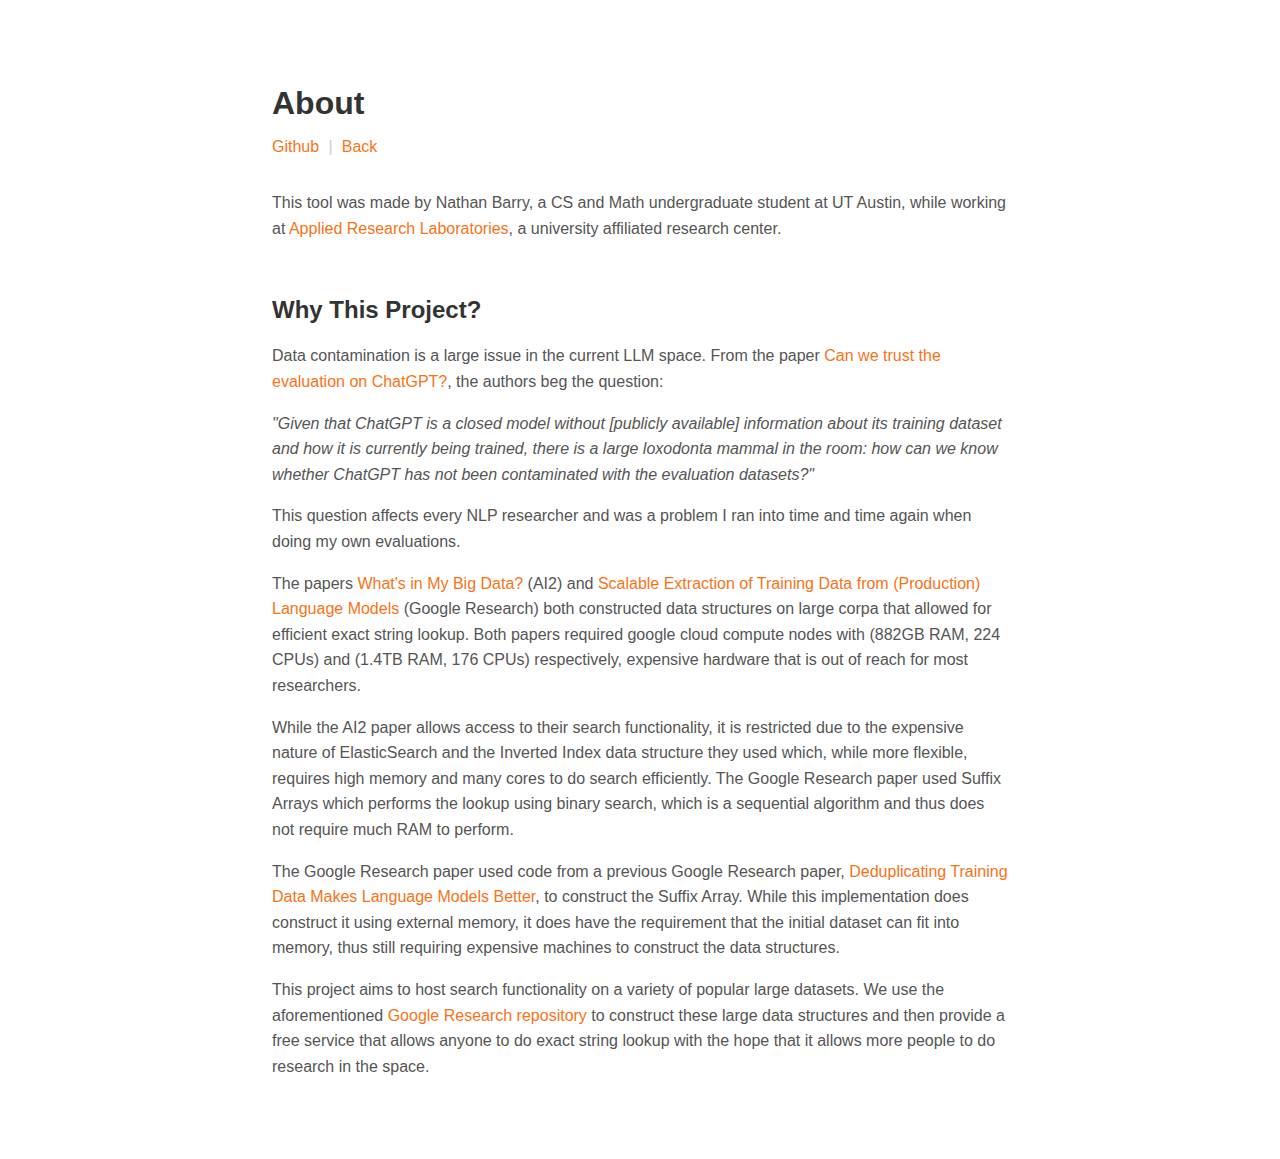
==== static/about.html @ 2025c696 "style front end, add about page" ====
<!DOCTYPE html>
<html lang="en">
<head>
    <meta charset="UTF-8">
    <meta name="viewport" content="width=device-width, initial-scale=1.0">
    <title>QueryQuarry</title>
    <link rel="stylesheet" href="styles.css">
</head>
<body>
    <div class="container">
        <h1>About</h1>
        <span>
            <a href="https://github.com/nathan-barry/QueryQuarry">Github</a>
            <span class="link-separator">|</span>
            <a href="/">Back</a>
        </span>

        <br>
        <br>
        <p>This tool was made by Nathan Barry, a CS and Math undergraduate student at UT Austin, while working at <a href="https://www.arlut.utexas.edu/">Applied Research Laboratories</a>, a university affiliated research center.</p>

        <br>
        <h2>Why This Project?</h2>
        <p>Data contamination is a large issue in the current LLM space. From the paper <a href="">Can we trust the evaluation on ChatGPT?</a>, the authors beg the question: </p>

        <p><i>"Given that ChatGPT is a closed model without [publicly available] information about its training dataset and how it is currently being trained, there is a large loxodonta mammal in the room: how can we know whether ChatGPT has not been contaminated with the evaluation datasets?"</i></p>

        <p>This question affects every NLP researcher and was a problem I ran into time and time again when doing my own evaluations.</p>

        <p>The papers <a href="">What's in My Big Data?</a> (AI2) and <a href="">Scalable Extraction of Training Data from (Production) Language Models</a> (Google Research) both constructed data structures on large corpa that allowed for efficient exact string lookup. Both papers required google cloud compute nodes with (882GB RAM, 224 CPUs) and (1.4TB RAM, 176 CPUs) respectively, expensive hardware that is out of reach for most researchers.</p>

        <p>While the AI2 paper allows access to their search functionality, it is restricted due to the expensive nature of ElasticSearch and the Inverted Index data structure they used which, while more flexible, requires high memory and many cores to do search efficiently. The Google Research paper used Suffix Arrays which performs the lookup using binary search, which is a sequential algorithm and thus does not require much RAM to perform.</p>

        <p>The Google Research paper used code from a previous Google Research paper, <a href="">Deduplicating Training Data Makes Language Models Better</a>, to construct the Suffix Array. While this implementation does construct it using external memory, it does have the requirement that the initial dataset can fit into memory, thus still requiring expensive machines to construct the data structures.</p>

        <p>This project aims to host search functionality on a variety of popular large datasets. We use the aforementioned <a href="https://github.com/google-research/deduplicate-text-datasets">Google Research repository</a> to construct these large data structures and then provide a free service that allows anyone to do exact string lookup with the hope that it allows more people to do research in the space.</p>
    </div>
</body>
</html>
---- static/styles.css ----
body {
    font-family: 'Arial', sans-serif;
    background-color: #fff;
    color: #333;
    margin: 0;
    padding: 0;
}
.container {
    margin: 2em auto;
    padding: 2em;
    max-width: 800px;
    box-sizing: border-box;
}
h1 {
    font-size: 2em;
    margin-bottom: 0.5em;
    color: #333;
    text-align: left;
}
p {
    font-size: 1em;
    line-height: 1.6;
    margin-bottom: 1em;
    color: #555;
    text-align: left;
}
textarea {
    width: 100%;
    height: 150px;
    padding: 1em;
    font-size: 1em;
    border: 1px solid #ddd;
    border-radius: 4px;
    margin-bottom: 1em;
    box-sizing: border-box;
    resize: vertical;
}
button {
    background-color: #f97316;
    color: #fff;
    border: none;
    padding: 0.75em 1.5em;
    font-size: 1em;
    border-radius: 4px;
    cursor: pointer;
    transition: background-color 0.3s;
}
button:hover {
    background-color: #ff8733;
}
a {
    color: #f97316;
    text-decoration: none;
    transition: color 0.3s;
}
a:hover {
    color: #ff8733;
}
.link-separator {
    color: #ccc;
    margin: 0 0.3em;
}
#result {
    font-size: 1em;
    margin-top: 1em;
    color: #333;
}
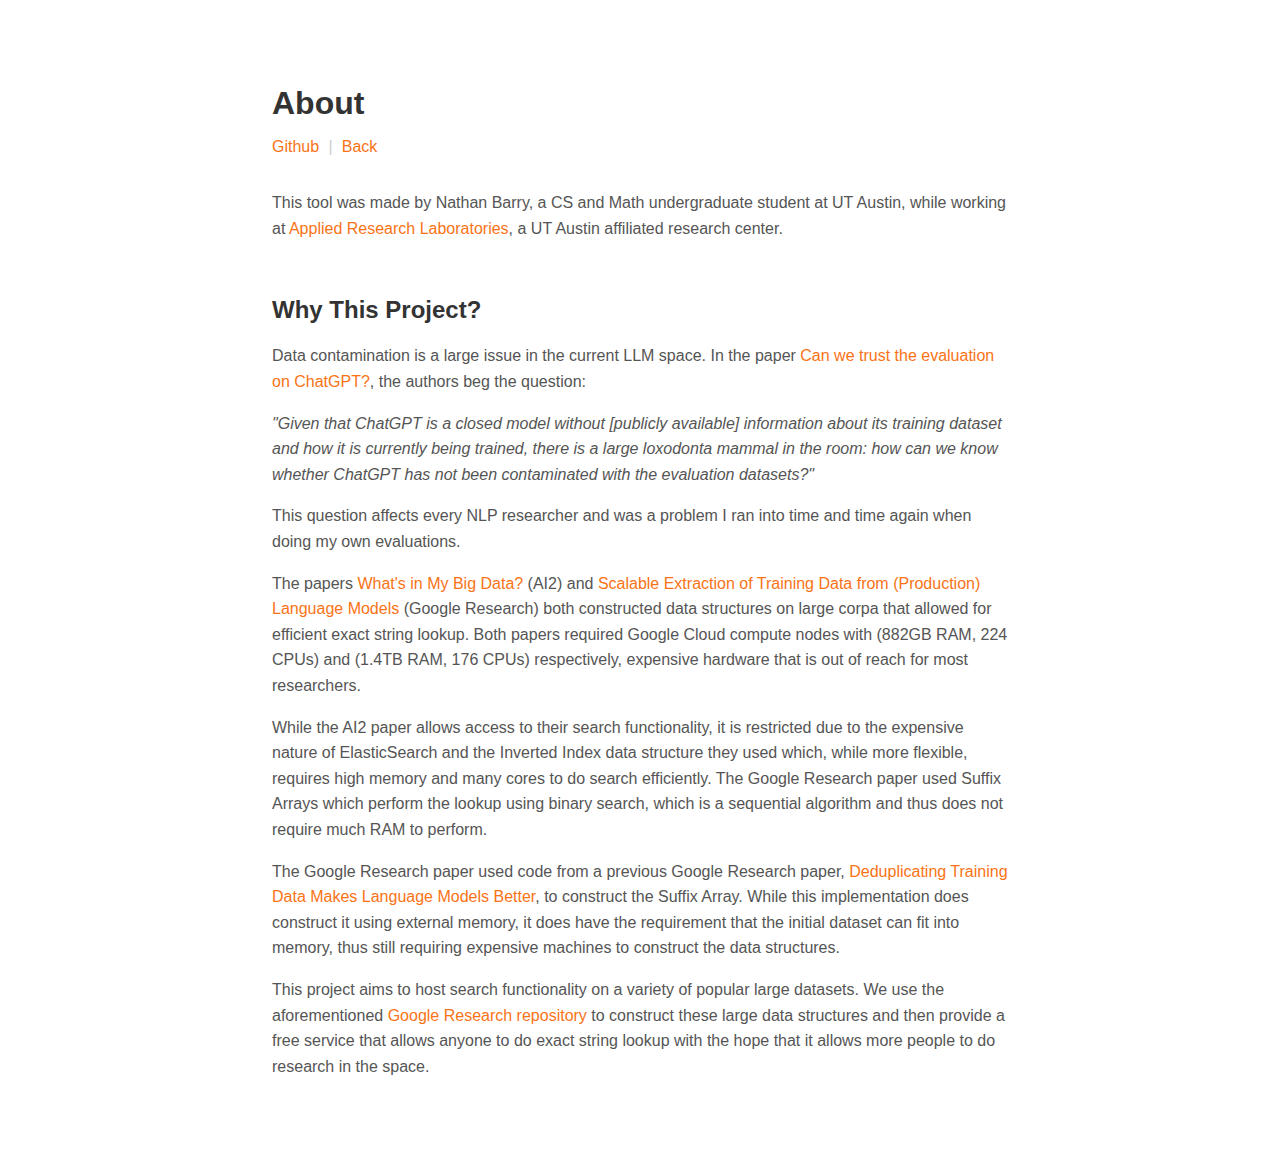
==== commit 55e10b84: "add links to papers in about page" ====
--- a/static/about.html
+++ b/static/about.html
@@ -17,21 +17,21 @@
 
         <br>
         <br>
-        <p>This tool was made by Nathan Barry, a CS and Math undergraduate student at UT Austin, while working at <a href="https://www.arlut.utexas.edu/">Applied Research Laboratories</a>, a university affiliated research center.</p>
+        <p>This tool was made by Nathan Barry, a CS and Math undergraduate student at UT Austin, while working at <a href="https://www.arlut.utexas.edu/">Applied Research Laboratories</a>, a UT Austin affiliated research center.</p>
 
         <br>
         <h2>Why This Project?</h2>
-        <p>Data contamination is a large issue in the current LLM space. From the paper <a href="">Can we trust the evaluation on ChatGPT?</a>, the authors beg the question: </p>
+        <p>Data contamination is a large issue in the current LLM space. In the paper <a href="https://aclanthology.org/2023.trustnlp-1.5/">Can we trust the evaluation on ChatGPT?</a>, the authors beg the question: </p>
 
         <p><i>"Given that ChatGPT is a closed model without [publicly available] information about its training dataset and how it is currently being trained, there is a large loxodonta mammal in the room: how can we know whether ChatGPT has not been contaminated with the evaluation datasets?"</i></p>
 
         <p>This question affects every NLP researcher and was a problem I ran into time and time again when doing my own evaluations.</p>
 
-        <p>The papers <a href="">What's in My Big Data?</a> (AI2) and <a href="">Scalable Extraction of Training Data from (Production) Language Models</a> (Google Research) both constructed data structures on large corpa that allowed for efficient exact string lookup. Both papers required google cloud compute nodes with (882GB RAM, 224 CPUs) and (1.4TB RAM, 176 CPUs) respectively, expensive hardware that is out of reach for most researchers.</p>
+        <p>The papers <a href="https://arxiv.org/abs/2310.20707">What's in My Big Data?</a> (AI2) and <a href="https://arxiv.org/abs/2311.17035">Scalable Extraction of Training Data from (Production) Language Models</a> (Google Research) both constructed data structures on large corpa that allowed for efficient exact string lookup. Both papers required Google Cloud compute nodes with (882GB RAM, 224 CPUs) and (1.4TB RAM, 176 CPUs) respectively, expensive hardware that is out of reach for most researchers.</p>
 
-        <p>While the AI2 paper allows access to their search functionality, it is restricted due to the expensive nature of ElasticSearch and the Inverted Index data structure they used which, while more flexible, requires high memory and many cores to do search efficiently. The Google Research paper used Suffix Arrays which performs the lookup using binary search, which is a sequential algorithm and thus does not require much RAM to perform.</p>
+        <p>While the AI2 paper allows access to their search functionality, it is restricted due to the expensive nature of ElasticSearch and the Inverted Index data structure they used which, while more flexible, requires high memory and many cores to do search efficiently. The Google Research paper used Suffix Arrays which perform the lookup using binary search, which is a sequential algorithm and thus does not require much RAM to perform.</p>
 
-        <p>The Google Research paper used code from a previous Google Research paper, <a href="">Deduplicating Training Data Makes Language Models Better</a>, to construct the Suffix Array. While this implementation does construct it using external memory, it does have the requirement that the initial dataset can fit into memory, thus still requiring expensive machines to construct the data structures.</p>
+        <p>The Google Research paper used code from a previous Google Research paper, <a href="https://arxiv.org/abs/2107.06499">Deduplicating Training Data Makes Language Models Better</a>, to construct the Suffix Array. While this implementation does construct it using external memory, it does have the requirement that the initial dataset can fit into memory, thus still requiring expensive machines to construct the data structures.</p>
 
         <p>This project aims to host search functionality on a variety of popular large datasets. We use the aforementioned <a href="https://github.com/google-research/deduplicate-text-datasets">Google Research repository</a> to construct these large data structures and then provide a free service that allows anyone to do exact string lookup with the hope that it allows more people to do research in the space.</p>
     </div>
--- a/static/styles.css
+++ b/static/styles.css
@@ -35,6 +35,12 @@
     box-sizing: border-box;
     resize: vertical;
 }
+.controls {
+    display: flex;
+    justify-content: space-between;
+    align-items: center;
+    margin-bottom: 1em;
+}
 button {
     background-color: #f97316;
     color: #fff;
@@ -60,8 +66,3 @@
     color: #ccc;
     margin: 0 0.3em;
 }
-#result {
-    font-size: 1em;
-    margin-top: 1em;
-    color: #333;
-}
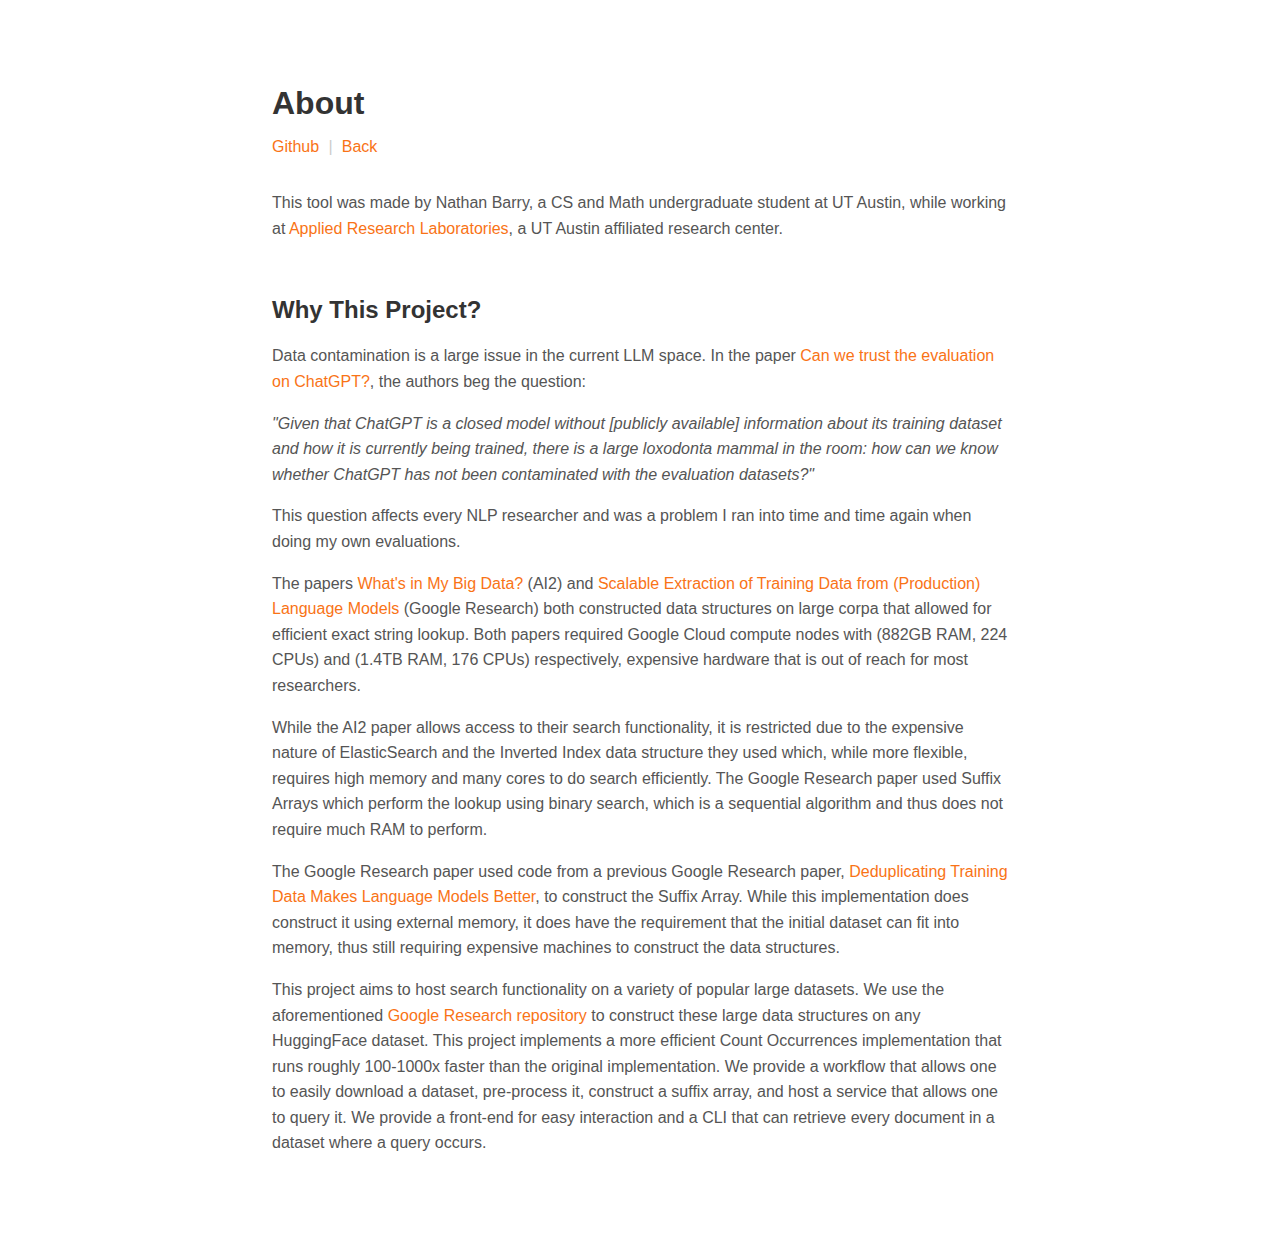
==== commit 24df76b4: "tweaks" ====
--- a/static/about.html
+++ b/static/about.html
@@ -33,7 +33,7 @@
 
         <p>The Google Research paper used code from a previous Google Research paper, <a href="https://arxiv.org/abs/2107.06499">Deduplicating Training Data Makes Language Models Better</a>, to construct the Suffix Array. While this implementation does construct it using external memory, it does have the requirement that the initial dataset can fit into memory, thus still requiring expensive machines to construct the data structures.</p>
 
-        <p>This project aims to host search functionality on a variety of popular large datasets. We use the aforementioned <a href="https://github.com/google-research/deduplicate-text-datasets">Google Research repository</a> to construct these large data structures and then provide a free service that allows anyone to do exact string lookup with the hope that it allows more people to do research in the space.</p>
+        <p>This project aims to host search functionality on a variety of popular large datasets. We use the aforementioned <a href="https://github.com/google-research/deduplicate-text-datasets">Google Research repository</a> to construct these large data structures on any HuggingFace dataset. This project implements a more efficient Count Occurrences implementation that runs roughly 100-1000x faster than the original implementation. We provide a workflow that allows one to easily download a dataset, pre-process it, construct a suffix array, and host a service that allows one to query it. We provide a front-end for easy interaction and a CLI that can retrieve every document in a dataset where a query occurs.</p>
     </div>
 </body>
 </html>
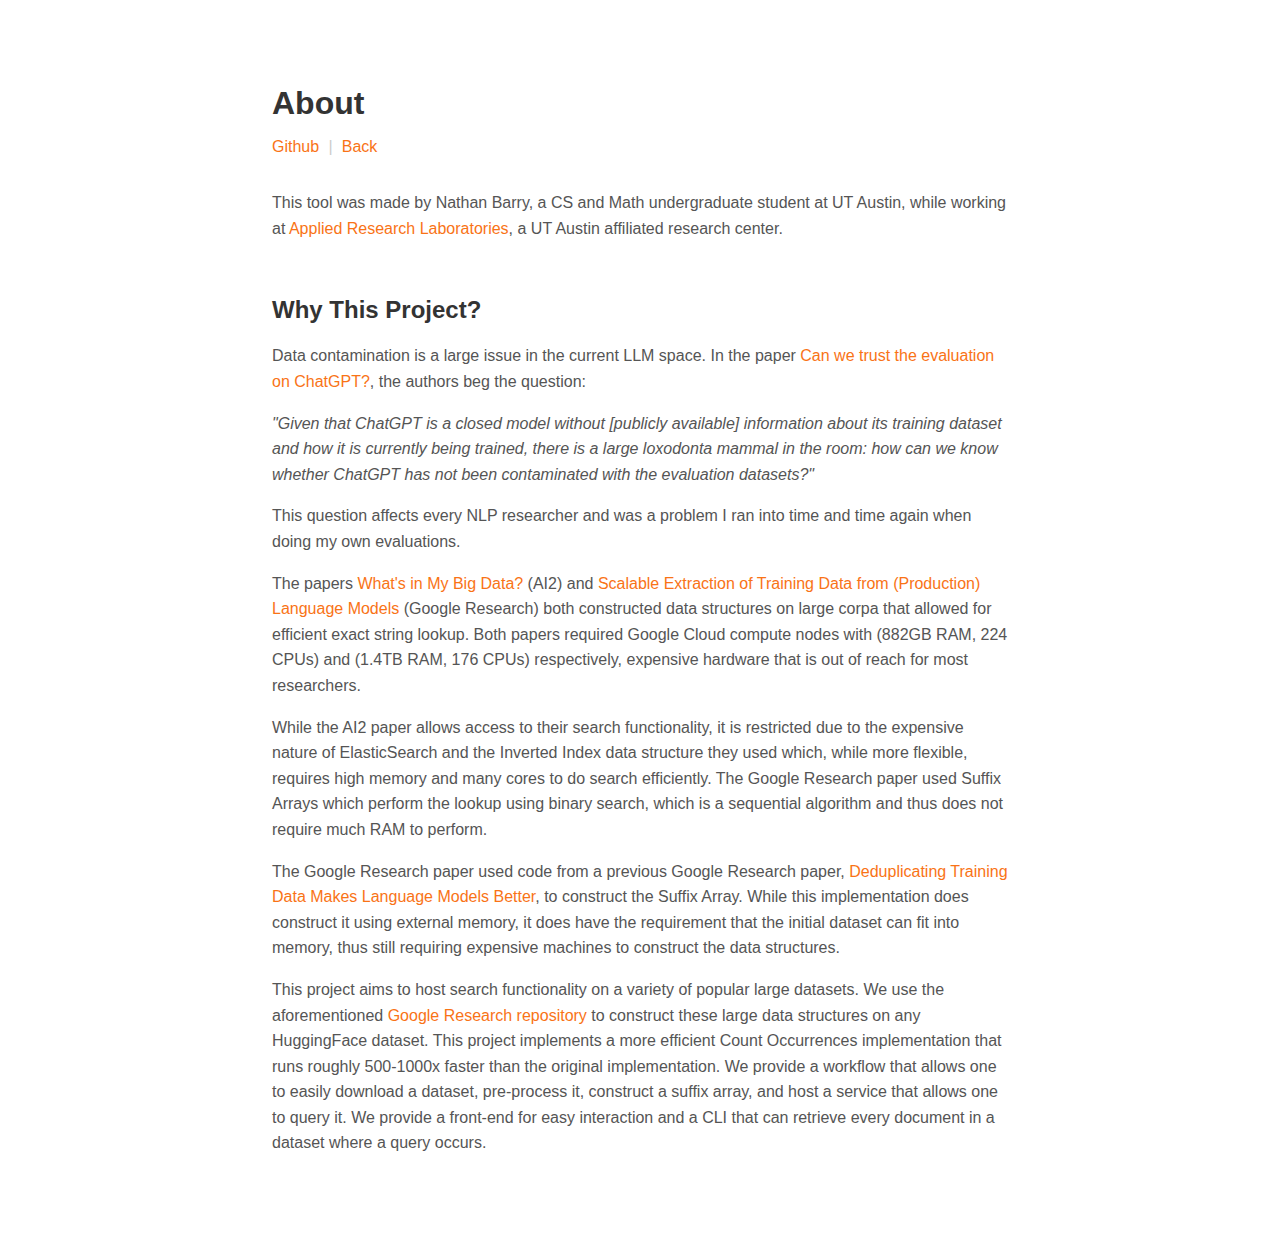
==== commit ee2b7e01: "add to readme" ====
--- a/static/about.html
+++ b/static/about.html
@@ -33,7 +33,7 @@
 
         <p>The Google Research paper used code from a previous Google Research paper, <a href="https://arxiv.org/abs/2107.06499">Deduplicating Training Data Makes Language Models Better</a>, to construct the Suffix Array. While this implementation does construct it using external memory, it does have the requirement that the initial dataset can fit into memory, thus still requiring expensive machines to construct the data structures.</p>
 
-        <p>This project aims to host search functionality on a variety of popular large datasets. We use the aforementioned <a href="https://github.com/google-research/deduplicate-text-datasets">Google Research repository</a> to construct these large data structures on any HuggingFace dataset. This project implements a more efficient Count Occurrences implementation that runs roughly 100-1000x faster than the original implementation. We provide a workflow that allows one to easily download a dataset, pre-process it, construct a suffix array, and host a service that allows one to query it. We provide a front-end for easy interaction and a CLI that can retrieve every document in a dataset where a query occurs.</p>
+        <p>This project aims to host search functionality on a variety of popular large datasets. We use the aforementioned <a href="https://github.com/google-research/deduplicate-text-datasets">Google Research repository</a> to construct these large data structures on any HuggingFace dataset. This project implements a more efficient Count Occurrences implementation that runs roughly 500-1000x faster than the original implementation. We provide a workflow that allows one to easily download a dataset, pre-process it, construct a suffix array, and host a service that allows one to query it. We provide a front-end for easy interaction and a CLI that can retrieve every document in a dataset where a query occurs.</p>
     </div>
 </body>
 </html>
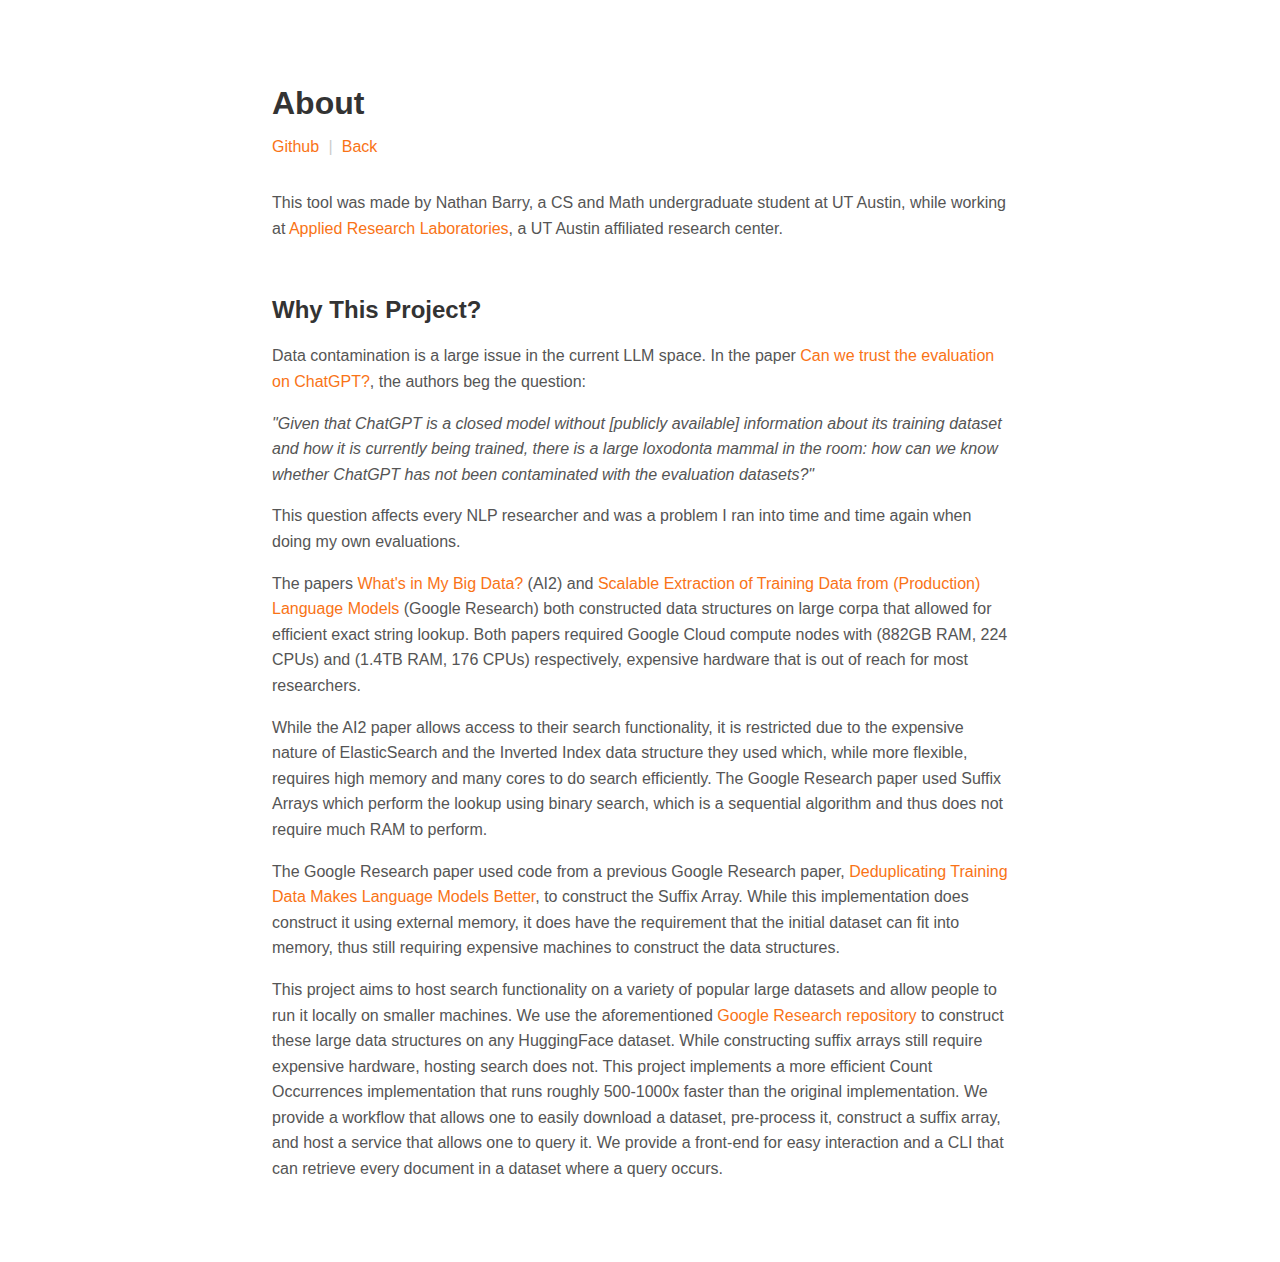
==== commit f79307f5: "add to about" ====
--- a/static/about.html
+++ b/static/about.html
@@ -33,7 +33,7 @@
 
         <p>The Google Research paper used code from a previous Google Research paper, <a href="https://arxiv.org/abs/2107.06499">Deduplicating Training Data Makes Language Models Better</a>, to construct the Suffix Array. While this implementation does construct it using external memory, it does have the requirement that the initial dataset can fit into memory, thus still requiring expensive machines to construct the data structures.</p>
 
-        <p>This project aims to host search functionality on a variety of popular large datasets. We use the aforementioned <a href="https://github.com/google-research/deduplicate-text-datasets">Google Research repository</a> to construct these large data structures on any HuggingFace dataset. This project implements a more efficient Count Occurrences implementation that runs roughly 500-1000x faster than the original implementation. We provide a workflow that allows one to easily download a dataset, pre-process it, construct a suffix array, and host a service that allows one to query it. We provide a front-end for easy interaction and a CLI that can retrieve every document in a dataset where a query occurs.</p>
+        <p>This project aims to host search functionality on a variety of popular large datasets and allow people to run it locally on smaller machines. We use the aforementioned <a href="https://github.com/google-research/deduplicate-text-datasets">Google Research repository</a> to construct these large data structures on any HuggingFace dataset. While constructing suffix arrays still require expensive hardware, hosting search does not. This project implements a more efficient Count Occurrences implementation that runs roughly 500-1000x faster than the original implementation. We provide a workflow that allows one to easily download a dataset, pre-process it, construct a suffix array, and host a service that allows one to query it. We provide a front-end for easy interaction and a CLI that can retrieve every document in a dataset where a query occurs.</p>
     </div>
 </body>
 </html>
